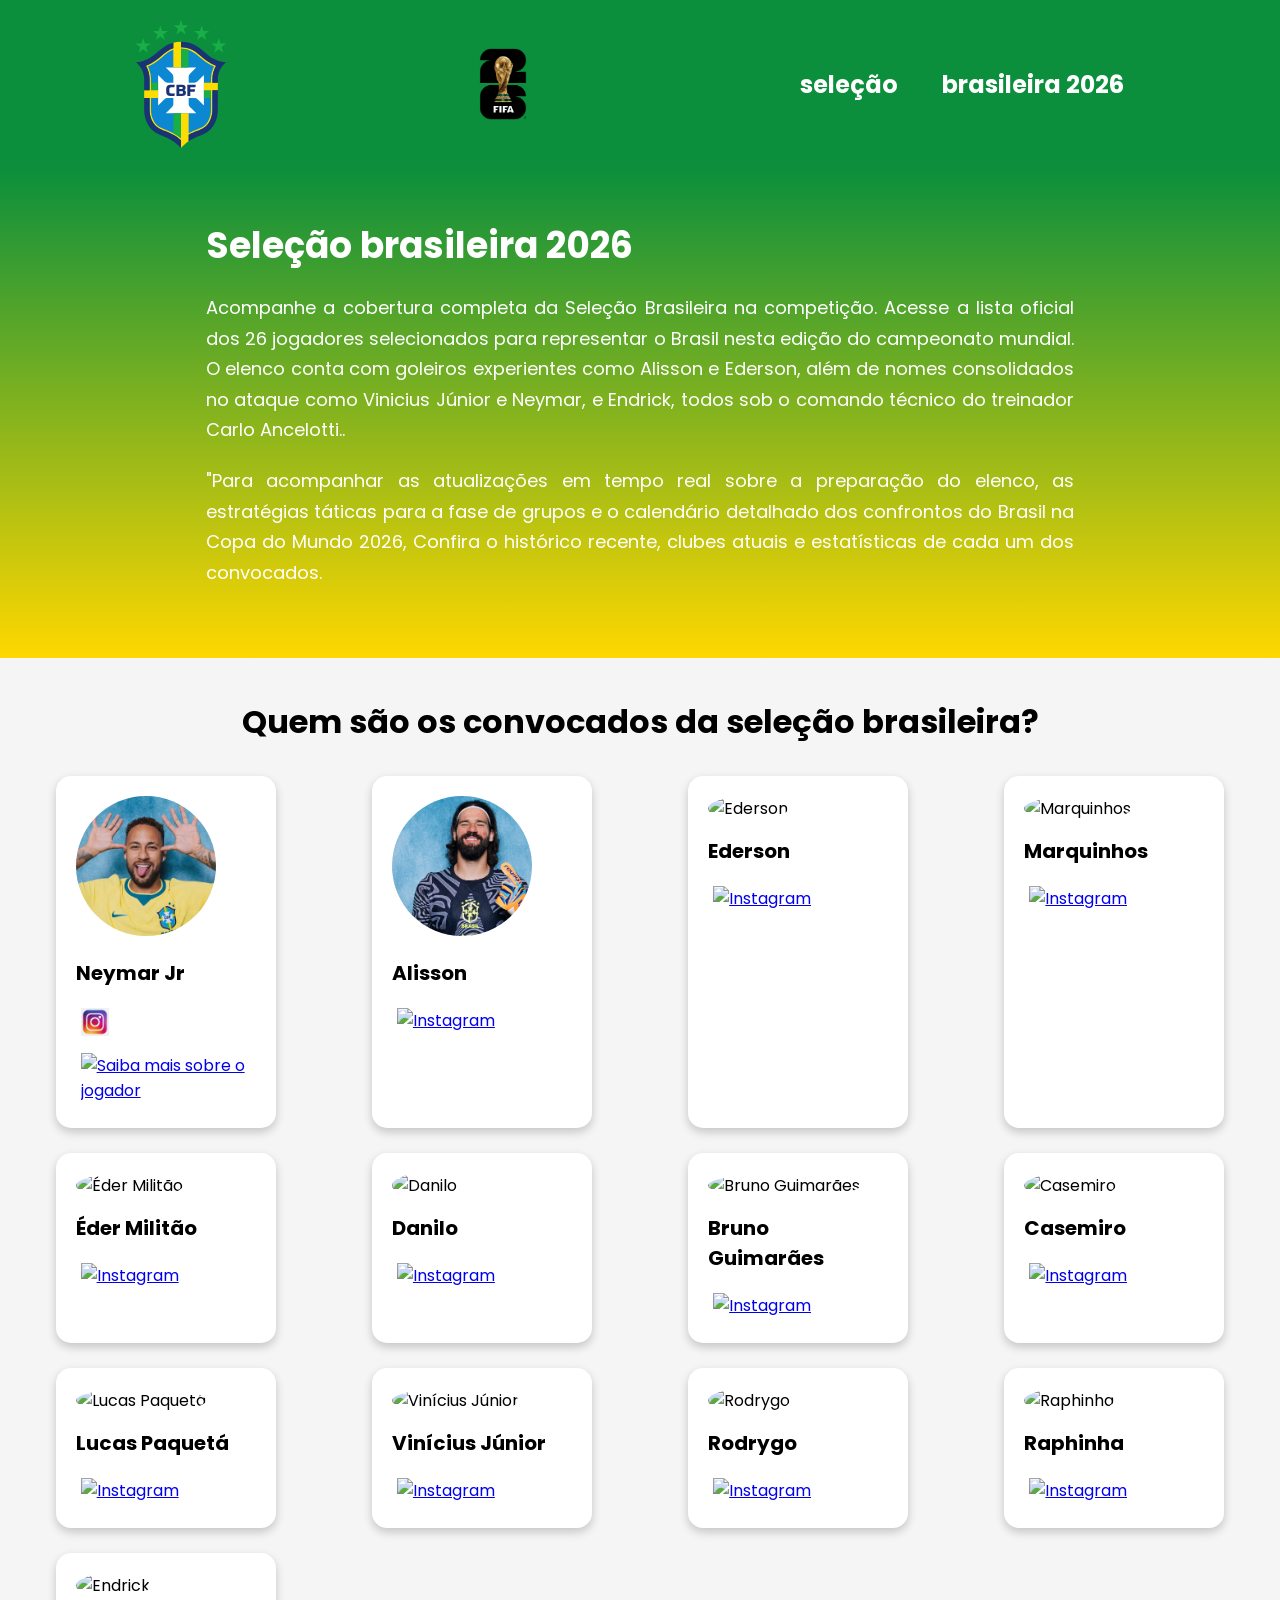
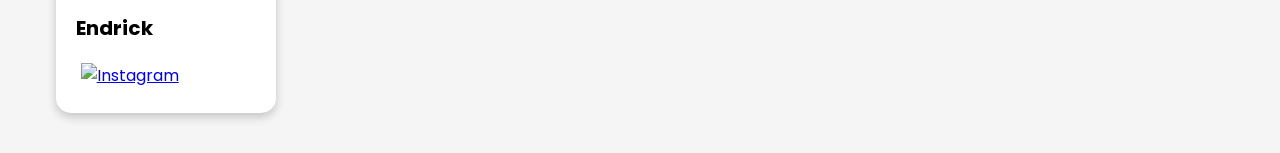
==== index.html @ 5903e3ff "s" ====
<!DOCTYPE html>
<html lang="en">
<head>
    <meta charset="UTF-8">
    <meta http-equiv="X-UA-Compatible" content="IE=edge">
    <meta name="viewport" content="width=device-width, initial-scale=1.0">
    <title>Seleção brasileira 2026 - Colégio Helena Viana Sundin</title>
    <link rel="stylesheet" href="style.css">
    <link rel="preconnect" href="https://fonts.googleapis.com">
    <link rel="preconnect" href="https://fonts.gstatic.com" crossorigin>
    <link href="https://fonts.googleapis.com/css2?family=Poppins&display=swap" rel="stylesheet">
</head>
<body>
    <header class="cabecalho">
        <img class="cabecalho-alura" src="logo selecao.svg" alt="logo da alura start">
        <img class="cabecalho-imagem" src="LOGOFIFA.png" alt="logo da alura start">
        <ul class="cabecalho-lista">
            <li class="cabecalho-lista-item">seleção</li>
            <li class="cabecalho-lista-item">brasileira 2026</li>
        </ul>
    </header>
    <section class="escola">
        <div class="escola-div-conteudo">
            <h2 class="escola-titulo">Seleção brasileira 2026</h2>
            <p class="escola-texto-um">Acompanhe a cobertura completa da Seleção Brasileira na competição. Acesse a lista oficial dos 26 jogadores selecionados para representar o Brasil nesta edição do campeonato mundial. O elenco conta com goleiros experientes como Alisson e Ederson, além de nomes consolidados no ataque como Vinicius Júnior e Neymar, e Endrick, todos sob o comando técnico do treinador Carlo Ancelotti..</p>
            <p class="escola-texto-dois">"Para acompanhar as atualizações em tempo real sobre a preparação do elenco, as estratégias táticas para a fase de grupos e o calendário detalhado dos confrontos do Brasil na Copa do Mundo 2026, Confira o histórico recente, clubes atuais e estatísticas de cada um dos convocados.</p>
            
        
    </section>
    <section class="estudante">
        <h2 class="estudante-titulo">Quem são os convocados da seleção brasileira?</h2>
        <div class="estudante-todos">
            <div class="estudante-div">
                <img class="estudante-imagem" src="neymar.avif" alt="Neymar">
                <h3 class="estudante-nome">Neymar Jr</h3>
                <a href="https://www.instagram.com/neymarjr/"><img class="estudante-icone" src="insta.jpeg" alt="icone github"></a>
                <a href="https://pt.wikipedia.org/wiki/Neymar"><img class="estudante-icone" src="https://pt.wikipedia.org/wiki/Ficheiro:X_icon.svg" alt="Saiba mais sobre o jogador"></a>
            </div>
       
        <div class="estudante-div">
    <img class="estudante-imagem" src="alisson.avif" alt="Alisson">
    <h3 class="estudante-nome">Alisson</h3>
    <a href="https://www.instagram.com/alissonbecker">
        <img class="estudante-icone" src="instagram.png" alt="Instagram">
    </a>
</div>

<div class="estudante-div">
    <img class="estudante-imagem" src="ederson.jpg" alt="Ederson">
    <h3 class="estudante-nome">Ederson</h3>
    <a href="https://www.instagram.com/ederson93">
        <img class="estudante-icone" src="instagram.png" alt="Instagram">
    </a>
</div>

<div class="estudante-div">
    <img class="estudante-imagem" src="marquinhos.jpg" alt="Marquinhos">
    <h3 class="estudante-nome">Marquinhos</h3>
    <a href="https://www.instagram.com/marquinhosm5">
        <img class="estudante-icone" src="instagram.png" alt="Instagram">
    </a>
</div>

<div class="estudante-div">
    <img class="estudante-imagem" src="militao.jpg" alt="Éder Militão">
    <h3 class="estudante-nome">Éder Militão</h3>
    <a href="https://www.instagram.com/militao">
        <img class="estudante-icone" src="instagram.png" alt="Instagram">
    </a>
</div>

<div class="estudante-div">
    <img class="estudante-imagem" src="danilo.jpg" alt="Danilo">
    <h3 class="estudante-nome">Danilo</h3>
    <a href="https://www.instagram.com/daniluiz2">
        <img class="estudante-icone" src="instagram.png" alt="Instagram">
    </a>
</div>

<div class="estudante-div">
    <img class="estudante-imagem" src="bruno.jpg" alt="Bruno Guimarães">
    <h3 class="estudante-nome">Bruno Guimarães</h3>
    <a href="https://www.instagram.com/brunoguimaraes">
        <img class="estudante-icone" src="instagram.png" alt="Instagram">
    </a>
</div>

<div class="estudante-div">
    <img class="estudante-imagem" src="casemiro.jpg" alt="Casemiro">
    <h3 class="estudante-nome">Casemiro</h3>
    <a href="https://www.instagram.com/casemiro">
        <img class="estudante-icone" src="instagram.png" alt="Instagram">
    </a>
</div>

<div class="estudante-div">
    <img class="estudante-imagem" src="paqueta.jpg" alt="Lucas Paquetá">
    <h3 class="estudante-nome">Lucas Paquetá</h3>
    <a href="https://www.instagram.com/lucaspaqueta">
        <img class="estudante-icone" src="instagram.png" alt="Instagram">
    </a>
</div>

<div class="estudante-div">
    <img class="estudante-imagem" src="vinicius.jpg" alt="Vinícius Júnior">
    <h3 class="estudante-nome">Vinícius Júnior</h3>
    <a href="https://www.instagram.com/vinijr">
        <img class="estudante-icone" src="instagram.png" alt="Instagram">
    </a>
</div>

<div class="estudante-div">
    <img class="estudante-imagem" src="rodrygo.jpg" alt="Rodrygo">
    <h3 class="estudante-nome">Rodrygo</h3>
    <a href="https://www.instagram.com/rodrygogoes">
        <img class="estudante-icone" src="instagram.png" alt="Instagram">
    </a>
</div>

<div class="estudante-div">
    <img class="estudante-imagem" src="raphinha.jpg" alt="Raphinha">
    <h3 class="estudante-nome">Raphinha</h3>
    <a href="https://www.instagram.com/raphinha">
        <img class="estudante-icone" src="instagram.png" alt="Instagram">
    </a>
</div>

<div class="estudante-div">
    <img class="estudante-imagem" src="endrick.jpg" alt="Endrick">
    <h3 class="estudante-nome">Endrick</h3>
    <a href="https://www.instagram.com/endrick">
        <img class="estudante-icone" src="instagram.png" alt="Instagram">
    </a>
</div>
---- style.css ----
*{
    margin: 0;
    padding: 0;
    box-sizing: border-box;
}

body{
    font-family: 'Poppins', sans-serif;
    background-color: #f5f5f5;
}

/* CABEÇALHO */

.cabecalho{
    background-color: #0B8F3C;
    color: white;
    display: flex;
    justify-content: space-around;
    align-items: center;
    padding: 20px;
}

.cabecalho-alura,
.cabecalho-imagem{
    width: 90px;
}

.cabecalho-lista{
    list-style: none;
}

.cabecalho-lista-item{
    display: inline-block;
    margin: 0 20px;
    font-size: 24px;
    font-weight: bold;
}

/* SEÇÃO PRINCIPAL */

.escola{
    background: linear-gradient(#0B8F3C, #FFD700);
    color: white;
    display: flex;
    justify-content: center;
    align-items: center;
    padding: 50px 20px;
}

.escola-div-conteudo{
    width: 70%;
}

.escola-titulo{
    font-size: 36px;
    margin-bottom: 20px;
}

.escola-texto-um,
.escola-texto-dois{
    font-size: 18px;
    line-height: 1.7;
    margin-bottom: 20px;
    text-align: justify;
}

/* JOGADORES */

.estudante{
    padding: 40px 20px;
}

.estudante-titulo{
    text-align: center;
    font-size: 32px;
    margin-bottom: 30px;
}

.estudante-todos{
    display: grid;
    grid-template-columns: repeat(4, 1fr);
    gap: 25px;
    justify-items: center;
}

.estudante-div{
    background: white;
    width: 220px;
    border-radius: 15px;
    box-shadow: 0 4px 10px rgba(0,0,0,.2);
    padding: 20px;
    transition: .3s;
}

.estudante-div:hover{
    transform: scale(1.05);
}

.estudante-imagem{
    width: 140px;
    height: 140px;
    border-radius: 50%;
    object-fit: cover;
}

.estudante-nome{
    margin: 15px 0;
    font-size: 20px;
}

.estudante-icone{
    width: 28px;
    margin: 5px;
}

/* RODAPÉ */

.rodape{
    background-color: #0B8F3C;
    text-align: center;
    padding: 20px;
}

.rodape-imagem{
    height: 60px;
    margin: 0 15px;
}

/* RESPONSIVO */

@media (max-width: 1000px){
    .estudante-todos{
        grid-template-columns: repeat(2, 1fr);
    }
}

@media (max-width: 600px){

    .cabecalho{
        flex-direction: column;
    }

    .cabecalho-lista-item{
        display: block;
        margin: 10px 0;
    }

    .escola-div-conteudo{
        width: 95%;
    }

    .estudante-todos{
        grid-template-columns: 1fr;
    }
}
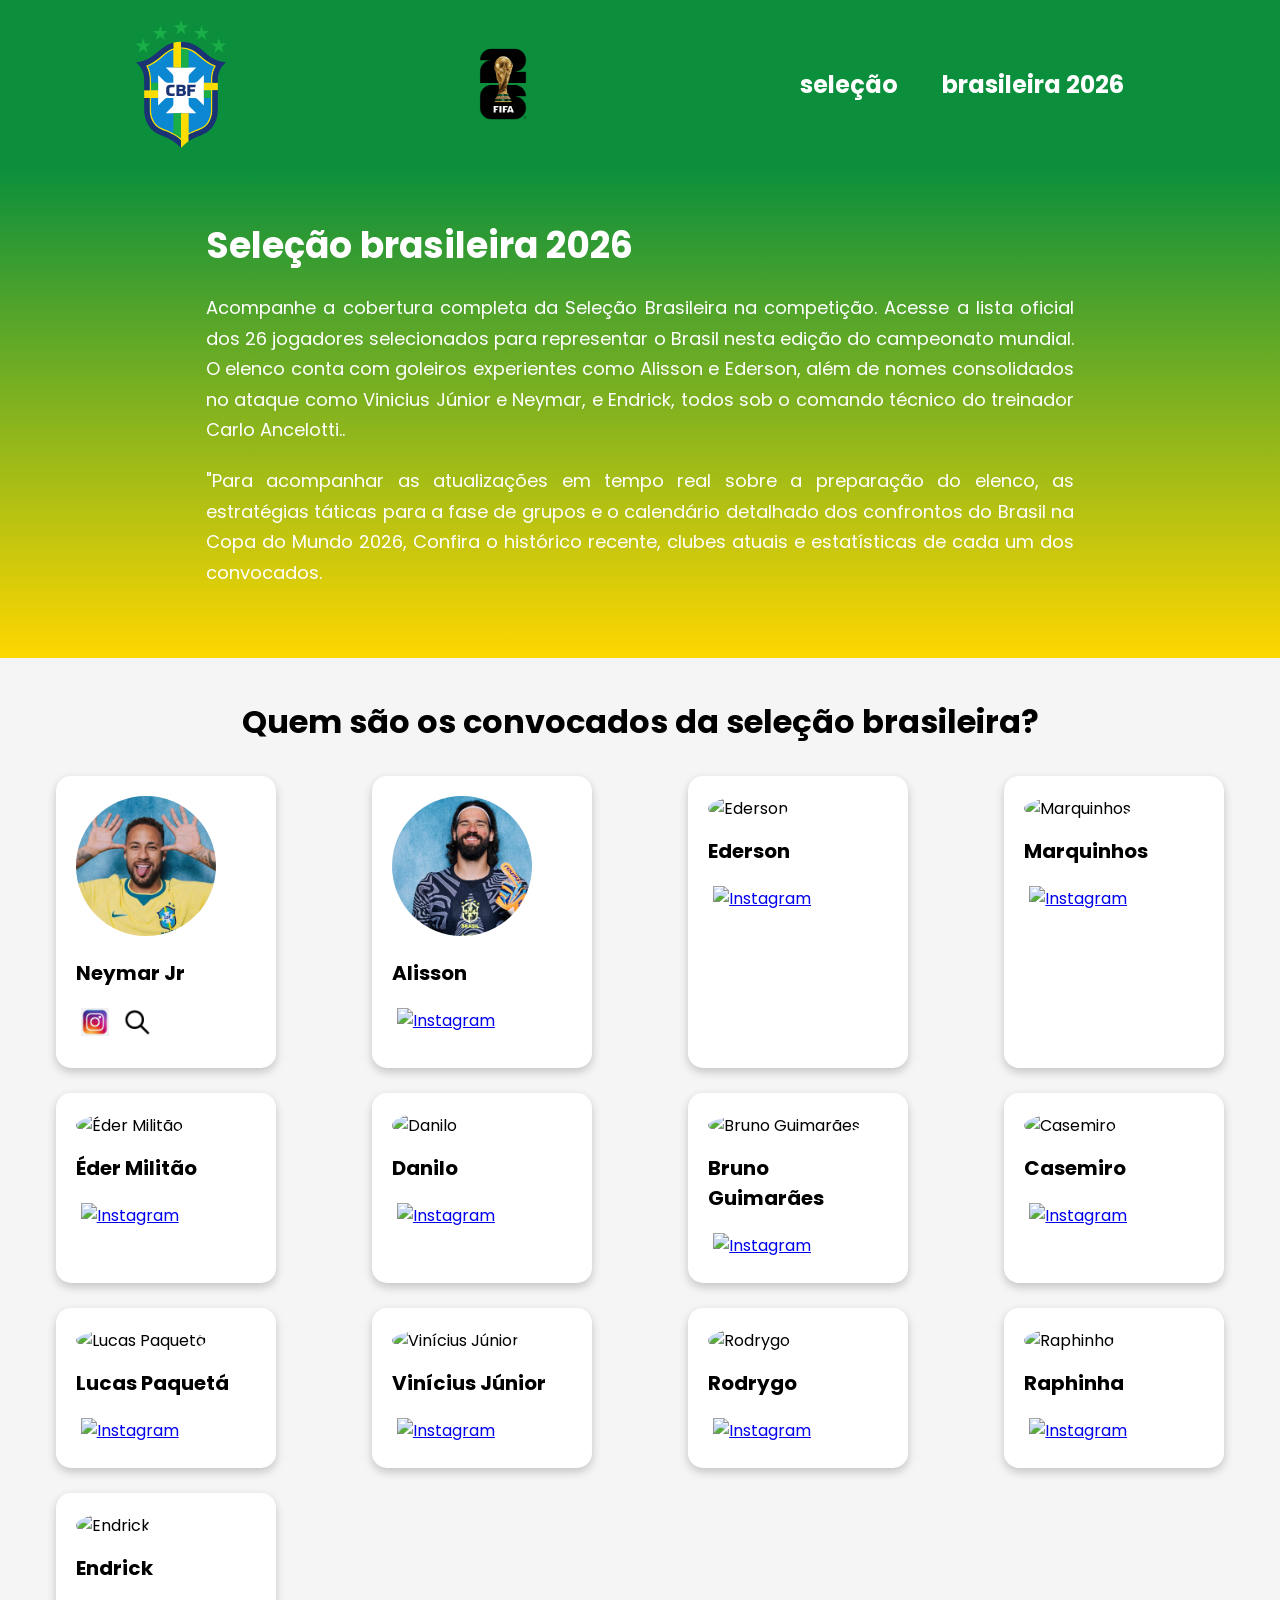
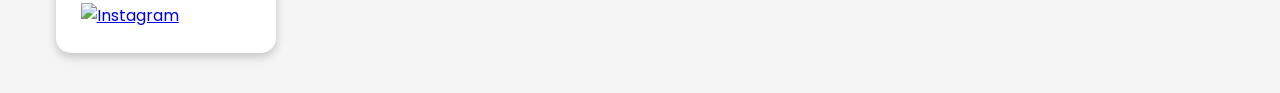
==== commit b9dd0f21: "s" ====
--- a/index.html
+++ b/index.html
@@ -34,7 +34,7 @@
                 <img class="estudante-imagem" src="neymar.avif" alt="Neymar">
                 <h3 class="estudante-nome">Neymar Jr</h3>
                 <a href="https://www.instagram.com/neymarjr/"><img class="estudante-icone" src="insta.jpeg" alt="icone github"></a>
-                <a href="https://pt.wikipedia.org/wiki/Neymar"><img class="estudante-icone" src="https://pt.wikipedia.org/wiki/Ficheiro:X_icon.svg" alt="Saiba mais sobre o jogador"></a>
+                <a href="https://pt.wikipedia.org/wiki/Neymar"><img class="estudante-icone" src="lupA.png" alt="Saiba mais sobre o jogador"></a>
             </div>
        
         <div class="estudante-div">
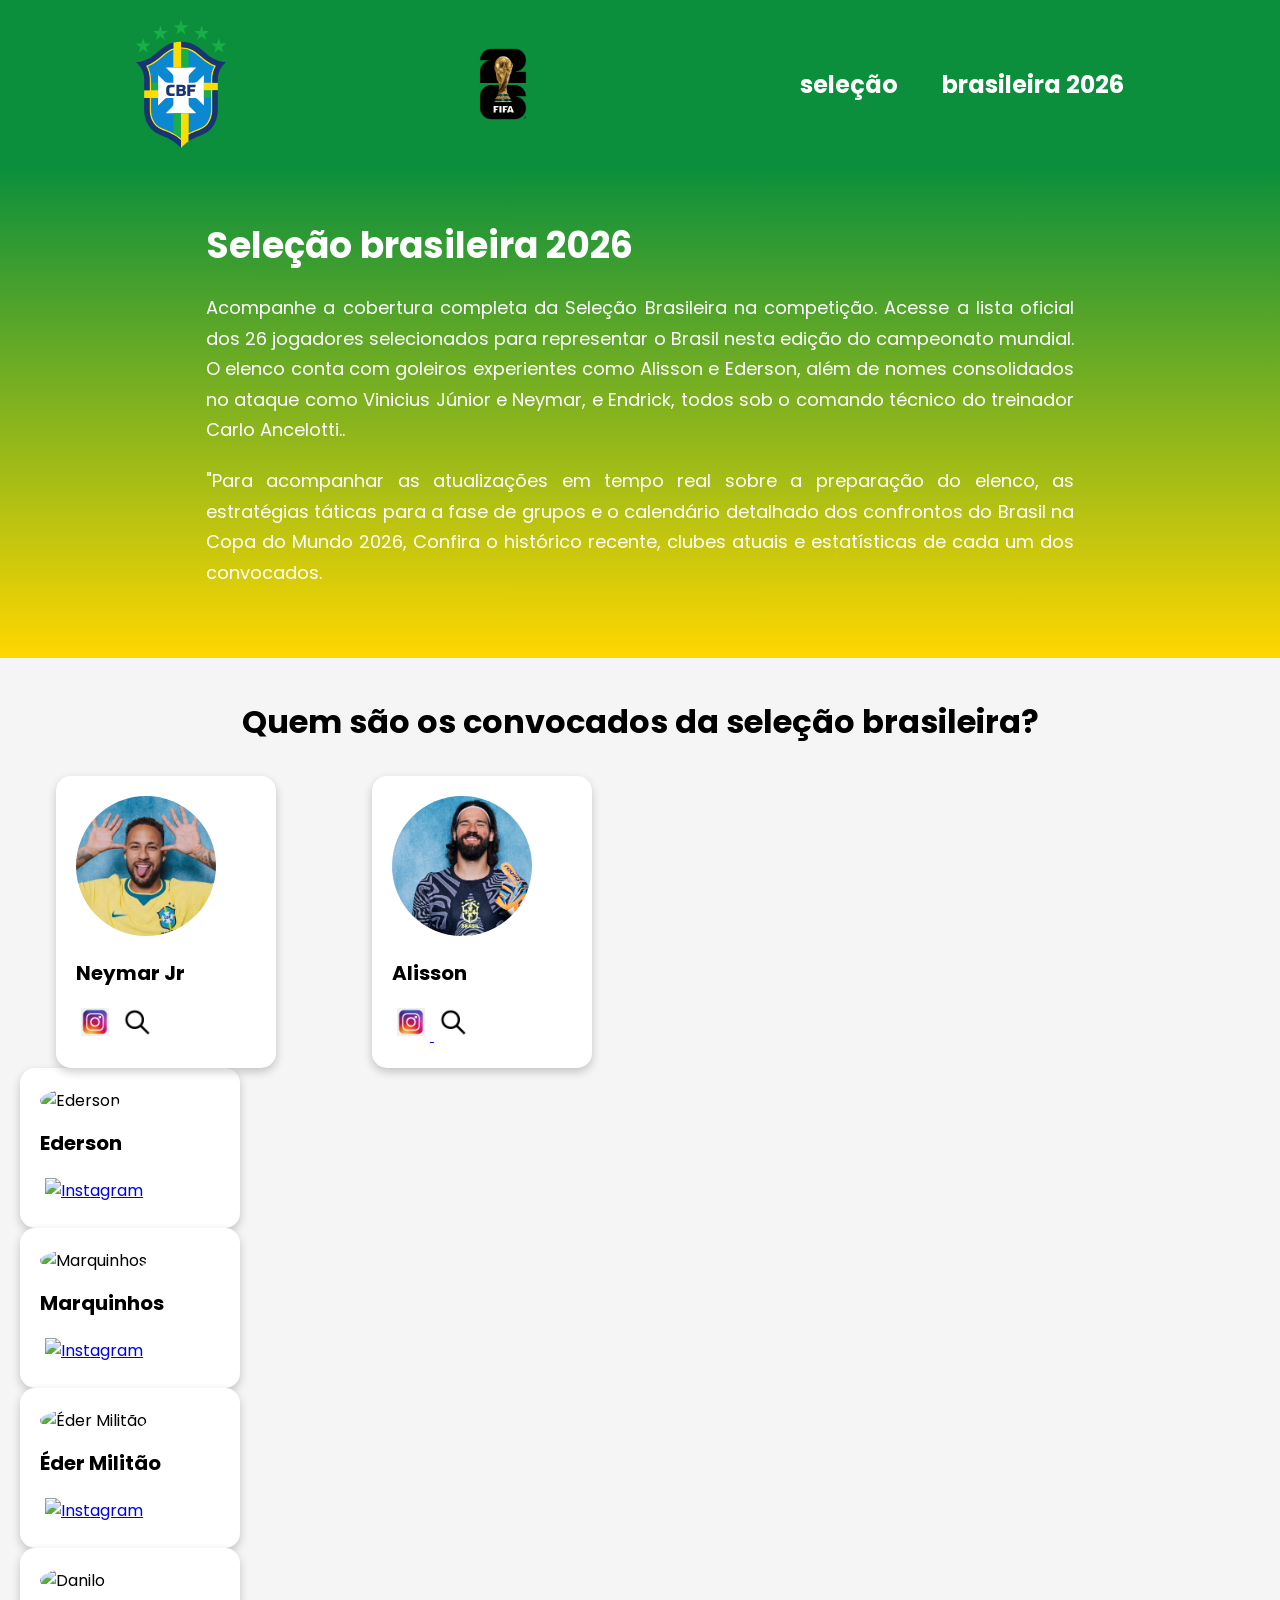
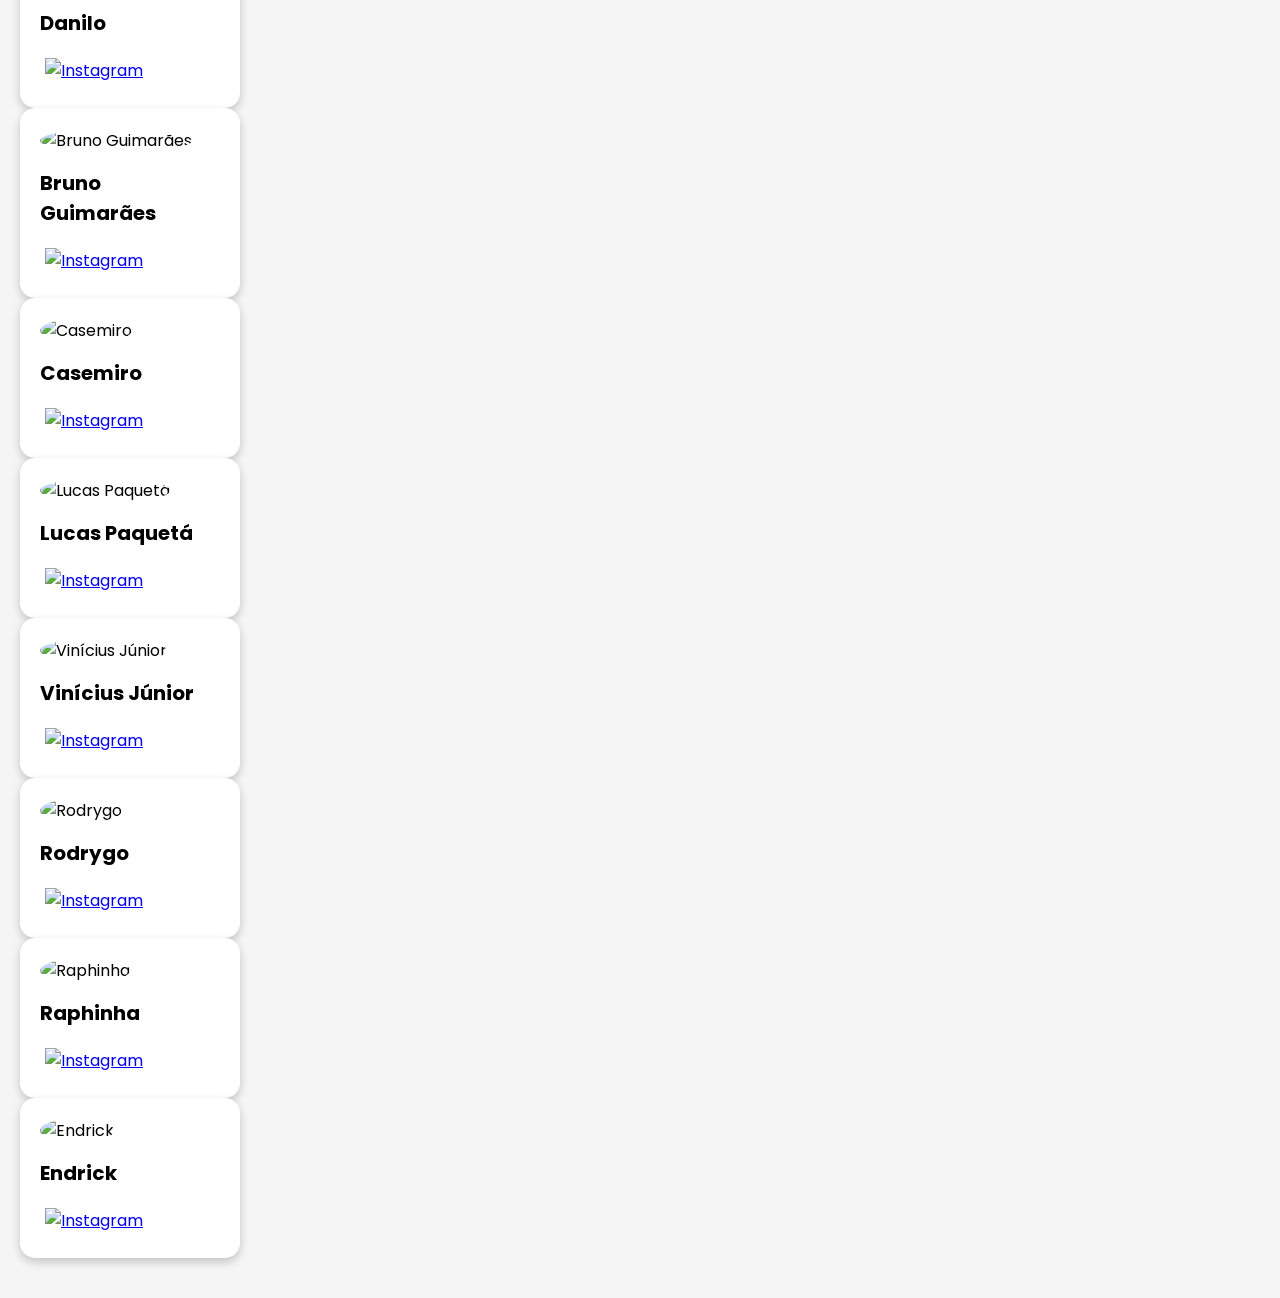
==== commit 24f9caf8: "s" ====
--- a/index.html
+++ b/index.html
@@ -41,7 +41,10 @@
     <img class="estudante-imagem" src="alisson.avif" alt="Alisson">
     <h3 class="estudante-nome">Alisson</h3>
     <a href="https://www.instagram.com/alissonbecker">
-        <img class="estudante-icone" src="instagram.png" alt="Instagram">
+        <img class="estudante-icone" src="insta.jpeg" alt="Instagram">
+         <a href="https://pt.wikipedia.org/wiki/Alisson_Becker"><img class="estudante-icone" src="lupA.png" alt="Saiba mais sobre o jogador"></a>
+            </div>
+       
     </a>
 </div>
 
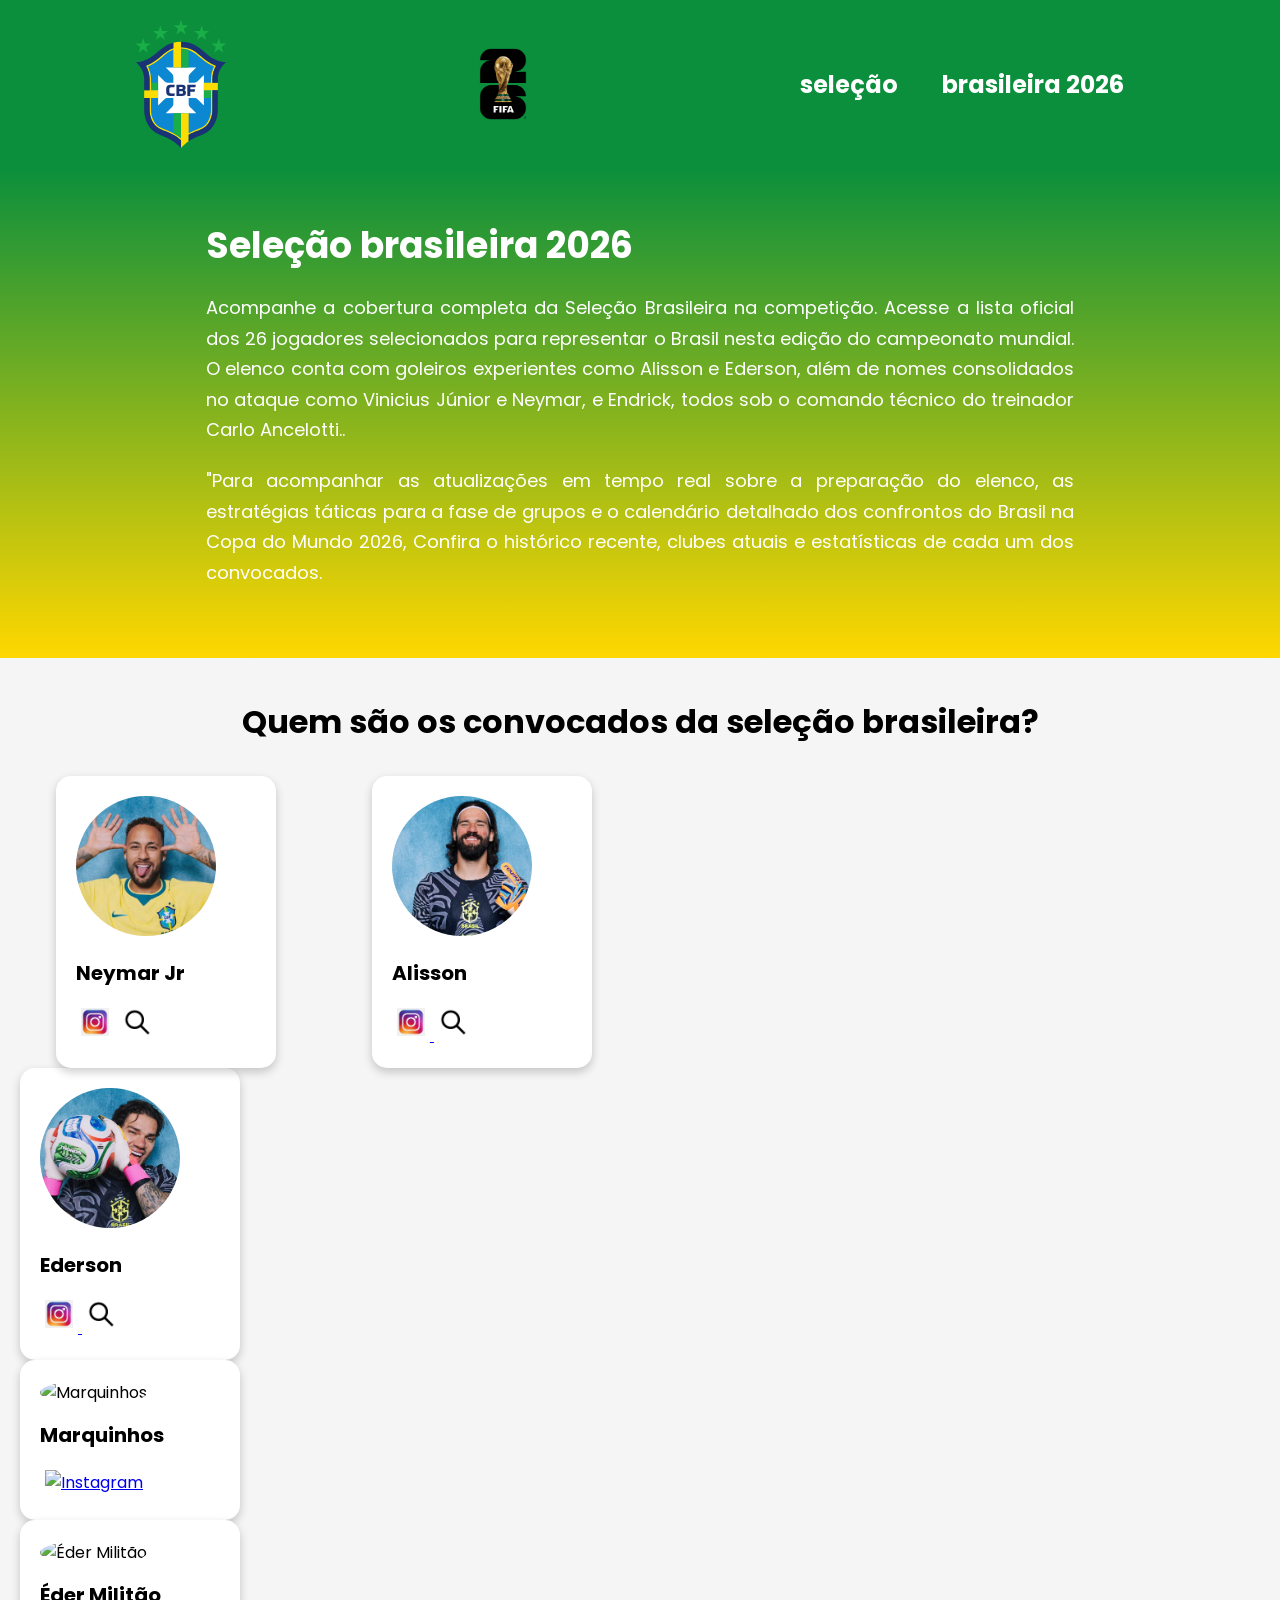
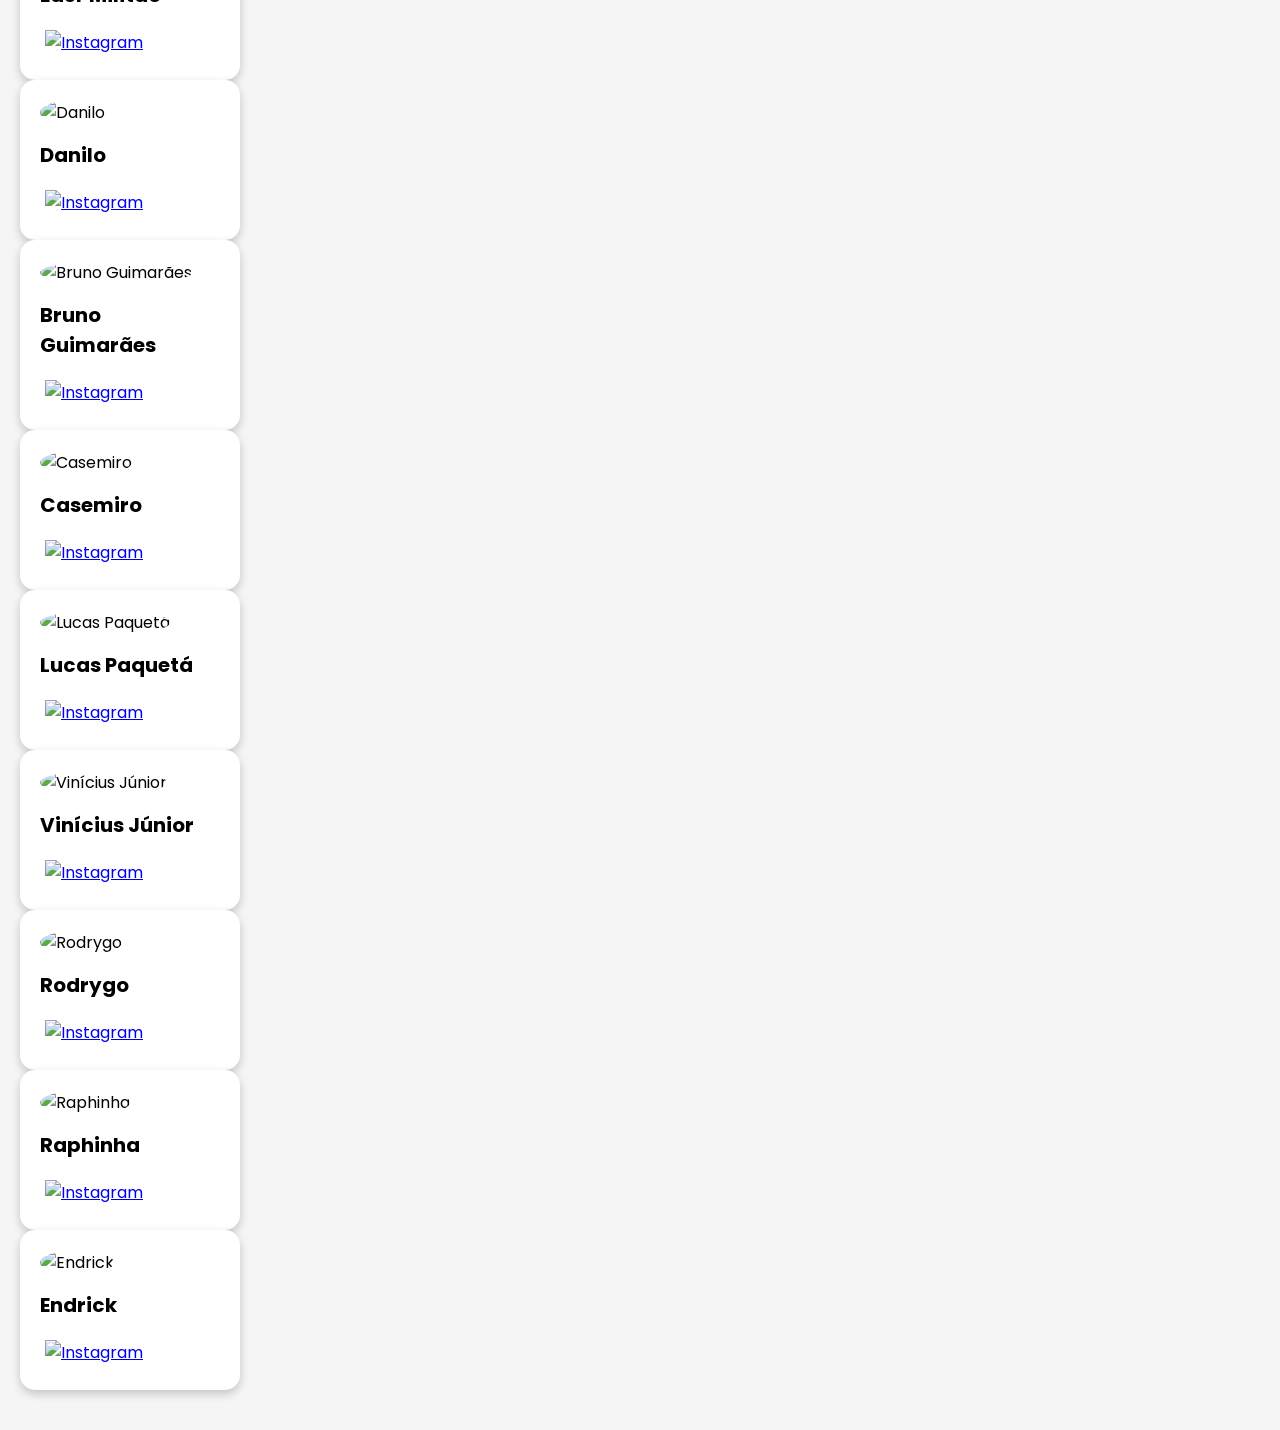
==== commit 68cfbfdb: "s" ====
--- a/index.html
+++ b/index.html
@@ -49,10 +49,12 @@
 </div>
 
 <div class="estudante-div">
-    <img class="estudante-imagem" src="ederson.jpg" alt="Ederson">
+    <img class="estudante-imagem" src="EDErson.avif" alt="Ederson">
     <h3 class="estudante-nome">Ederson</h3>
-    <a href="https://www.instagram.com/ederson93">
-        <img class="estudante-icone" src="instagram.png" alt="Instagram">
+    <a href="https://www.instagram.com/ederson93/?hl=pt">
+        <img class="estudante-icone" src="insta.jpeg" alt="Instagram">
+        <a href="https://pt.wikipedia.org/wiki/Ederson_Moraes"><img class="estudante-icone" src="lupA.png" alt="Saiba mais sobre o jogador"></a>
+            </div>
     </a>
 </div>
 
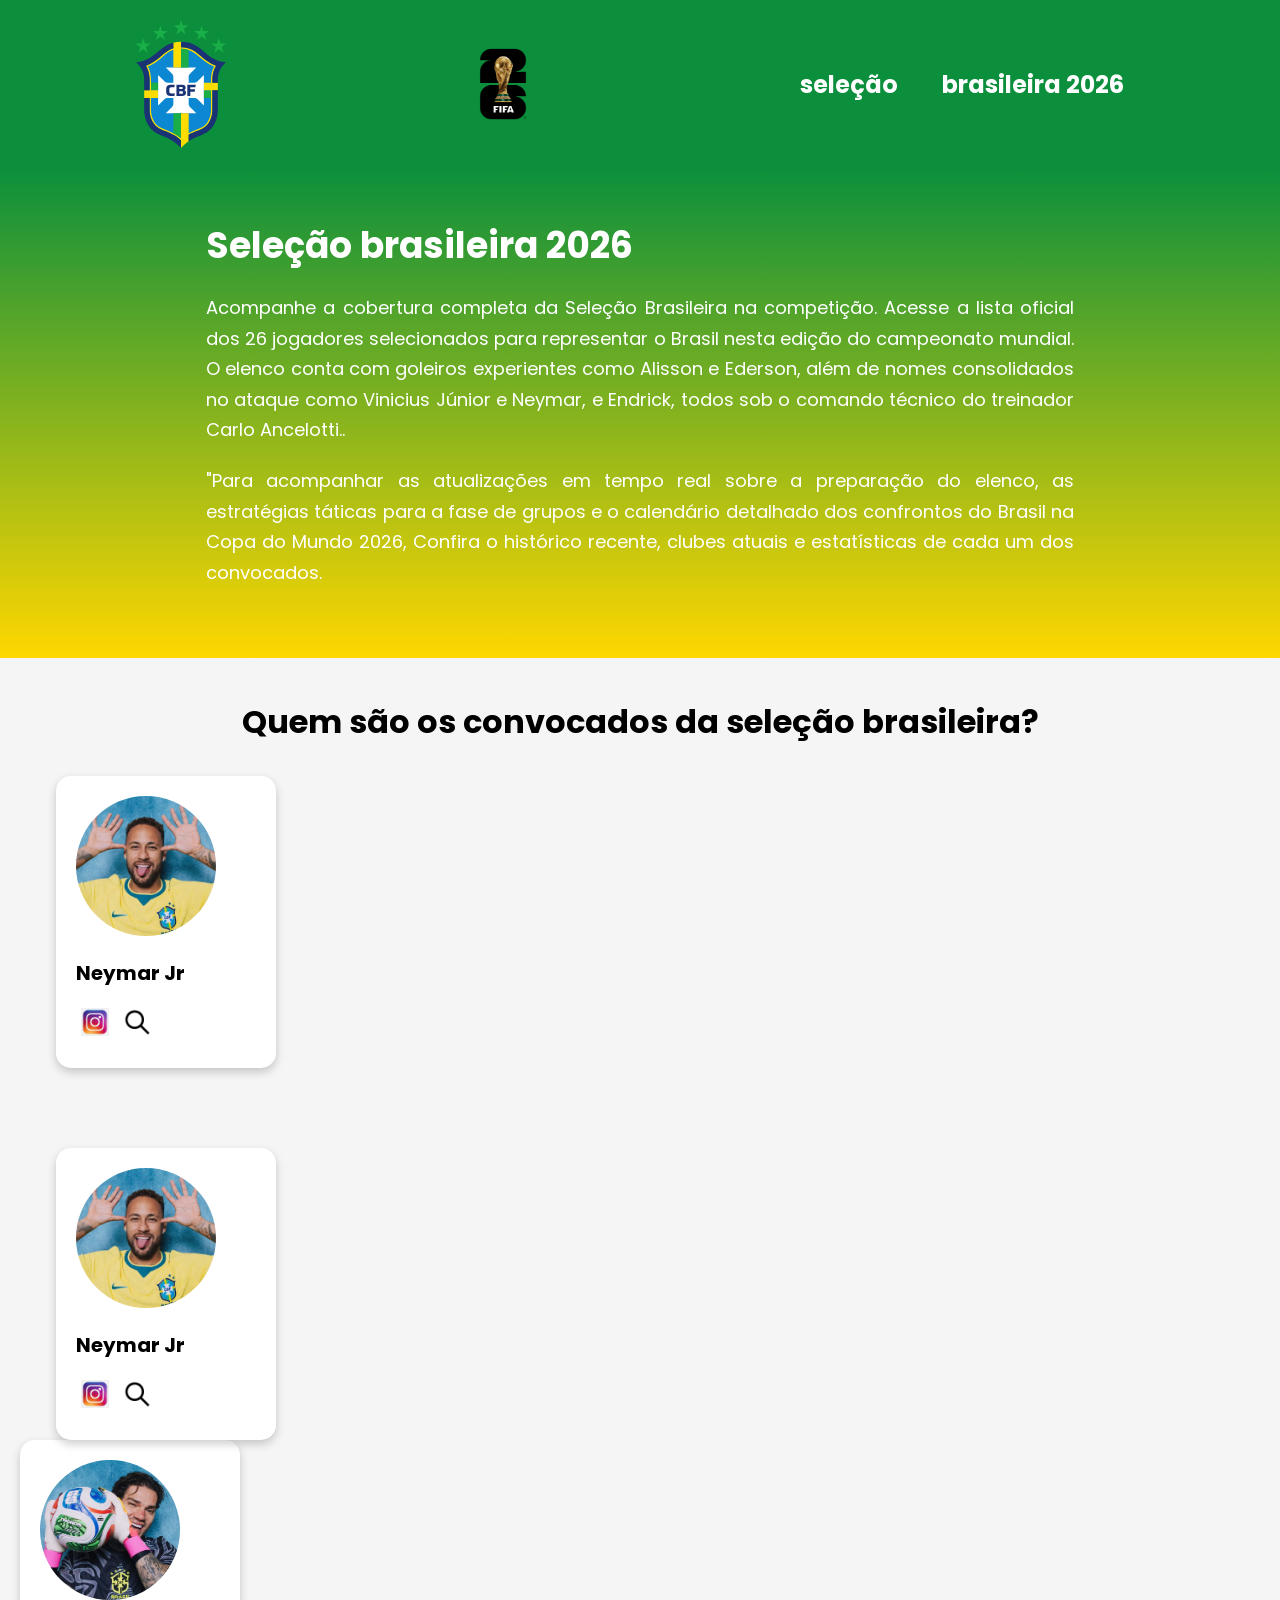
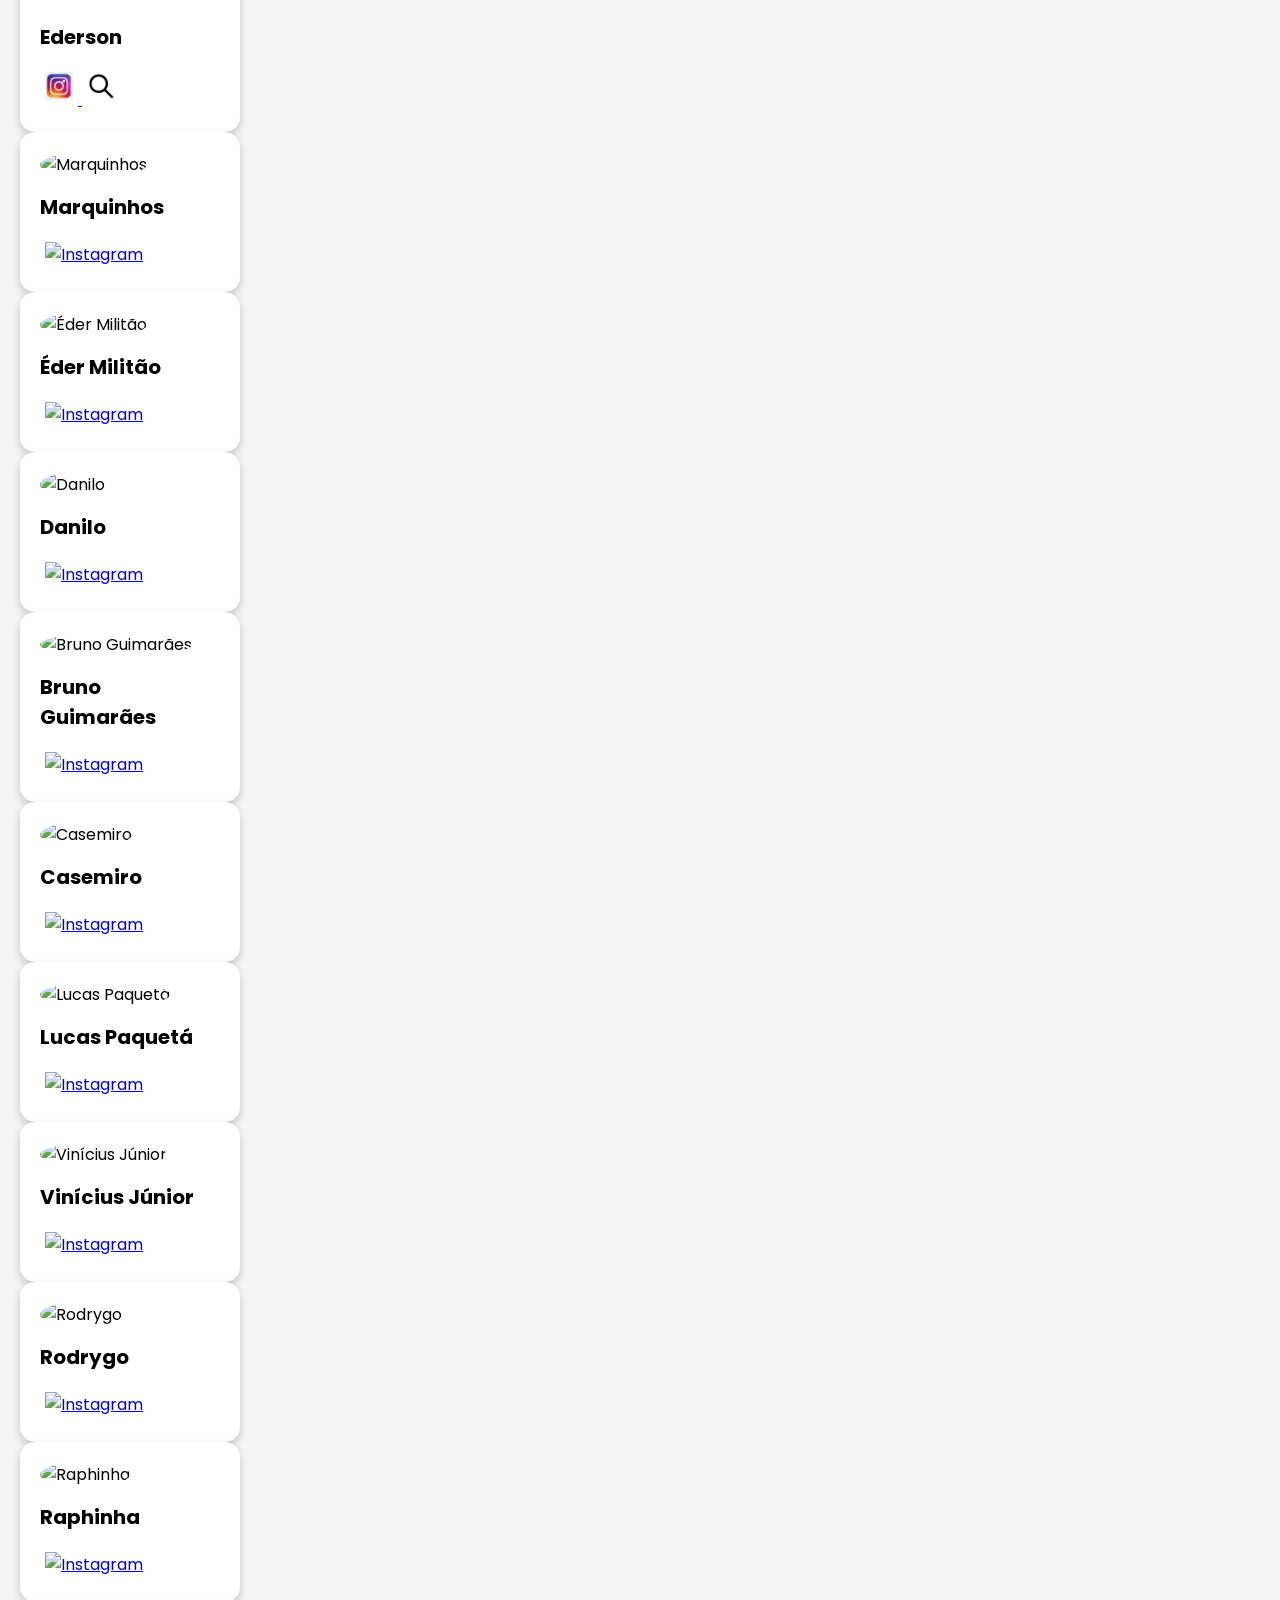
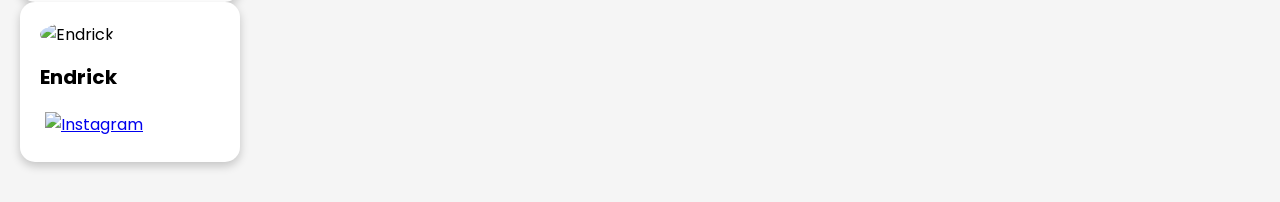
==== commit 887332e6: "s" ====
--- a/index.html
+++ b/index.html
@@ -37,15 +37,17 @@
                 <a href="https://pt.wikipedia.org/wiki/Neymar"><img class="estudante-icone" src="lupA.png" alt="Saiba mais sobre o jogador"></a>
             </div>
        
-        <div class="estudante-div">
-    <img class="estudante-imagem" src="alisson.avif" alt="Alisson">
-    <h3 class="estudante-nome">Alisson</h3>
-    <a href="https://www.instagram.com/alissonbecker">
-        <img class="estudante-icone" src="insta.jpeg" alt="Instagram">
-         <a href="https://pt.wikipedia.org/wiki/Alisson_Becker"><img class="estudante-icone" src="lupA.png" alt="Saiba mais sobre o jogador"></a>
+         </section>
+    <section class="estudante">
+        <div class="estudante-todos">
+            <div class="estudante-div">
+                <img class="estudante-imagem" src="neymar.avif" alt="Neymar">
+                <h3 class="estudante-nome">Neymar Jr</h3>
+                <a href="https://www.instagram.com/neymarjr/"><img class="estudante-icone" src="insta.jpeg" alt="icone github"></a>
+                <a href="https://pt.wikipedia.org/wiki/Neymar"><img class="estudante-icone" src="lupA.png" alt="Saiba mais sobre o jogador"></a>
             </div>
        
-    </a>
+    
 </div>
 
 <div class="estudante-div">
@@ -55,8 +57,8 @@
         <img class="estudante-icone" src="insta.jpeg" alt="Instagram">
         <a href="https://pt.wikipedia.org/wiki/Ederson_Moraes"><img class="estudante-icone" src="lupA.png" alt="Saiba mais sobre o jogador"></a>
             </div>
-    </a>
-</div>
+    
+
 
 <div class="estudante-div">
     <img class="estudante-imagem" src="marquinhos.jpg" alt="Marquinhos">
--- a/style.css
+++ b/style.css
@@ -121,6 +121,129 @@
     padding: 20px;
 }
 
+.rodape-imagem{*{
+    margin: 0;
+    padding: 0;
+    box-sizing: border-box;
+}
+
+body{
+    font-family: 'Poppins', sans-serif;
+    background-color: #f5f5f5;
+}
+
+/* CABEÇALHO */
+
+.cabecalho{
+    background-color: #0B8F3C;
+    color: white;
+    display: flex;
+    justify-content: space-around;
+    align-items: center;
+    padding: 20px;
+}
+
+.cabecalho-alura,
+.cabecalho-imagem{
+    width: 90px;
+}
+
+.cabecalho-lista{
+    list-style: none;
+}
+
+.cabecalho-lista-item{
+    display: inline-block;
+    margin: 0 20px;
+    font-size: 24px;
+    font-weight: bold;
+}
+
+/* SEÇÃO PRINCIPAL */
+
+.escola{
+    background: linear-gradient(#0B8F3C, #FFD700);
+    color: white;
+    display: flex;
+    justify-content: center;
+    align-items: center;
+    padding: 50px 20px;
+}
+
+.escola-div-conteudo{
+    width: 70%;
+}
+
+.escola-titulo{
+    font-size: 36px;
+    margin-bottom: 20px;
+}
+
+.escola-texto-um,
+.escola-texto-dois{
+    font-size: 18px;
+    line-height: 1.7;
+    margin-bottom: 20px;
+    text-align: justify;
+}
+
+/* JOGADORES */
+
+.estudante{
+    padding: 40px 20px;
+}
+
+.estudante-titulo{
+    text-align: center;
+    font-size: 32px;
+    margin-bottom: 30px;
+}
+
+.estudante-todos{
+    display: grid;
+    grid-template-columns: repeat(4, 1fr);
+    gap: 25px;
+    justify-items: center;
+}
+
+.estudante-div{
+    background: white;
+    width: 220px;
+    border-radius: 15px;
+    box-shadow: 0 4px 10px rgba(0,0,0,.2);
+    padding: 20px;
+    transition: .3s;
+}
+
+.estudante-div:hover{
+    transform: scale(1.05);
+}
+
+.estudante-imagem{
+    width: 140px;
+    height: 140px;
+    border-radius: 50%;
+    object-fit: cover;
+}
+
+.estudante-nome{
+    margin: 15px 0;
+    font-size: 20px;
+}
+
+.estudante-icone{
+    width: 28px;
+    margin: 5px;
+}
+
+/* RODAPÉ */
+
+.rodape{
+    background-color: #0B8F3C;
+    text-align: center;
+    padding: 20px;
+}
+
 .rodape-imagem{
     height: 60px;
     margin: 0 15px;
@@ -137,6 +260,21 @@
 @media (max-width: 600px){
 
     .cabecalho{
+    height: 60px;
+    margin: 0 15px;
+}
+
+/* RESPONSIVO */
+
+@media (max-width: 1000px){
+    .estudante-todos{
+        grid-template-columns: repeat(2, 1fr);
+    }
+}
+
+@media (max-width: 600px){
+
+    .cabecalho{
         flex-direction: column;
     }
 
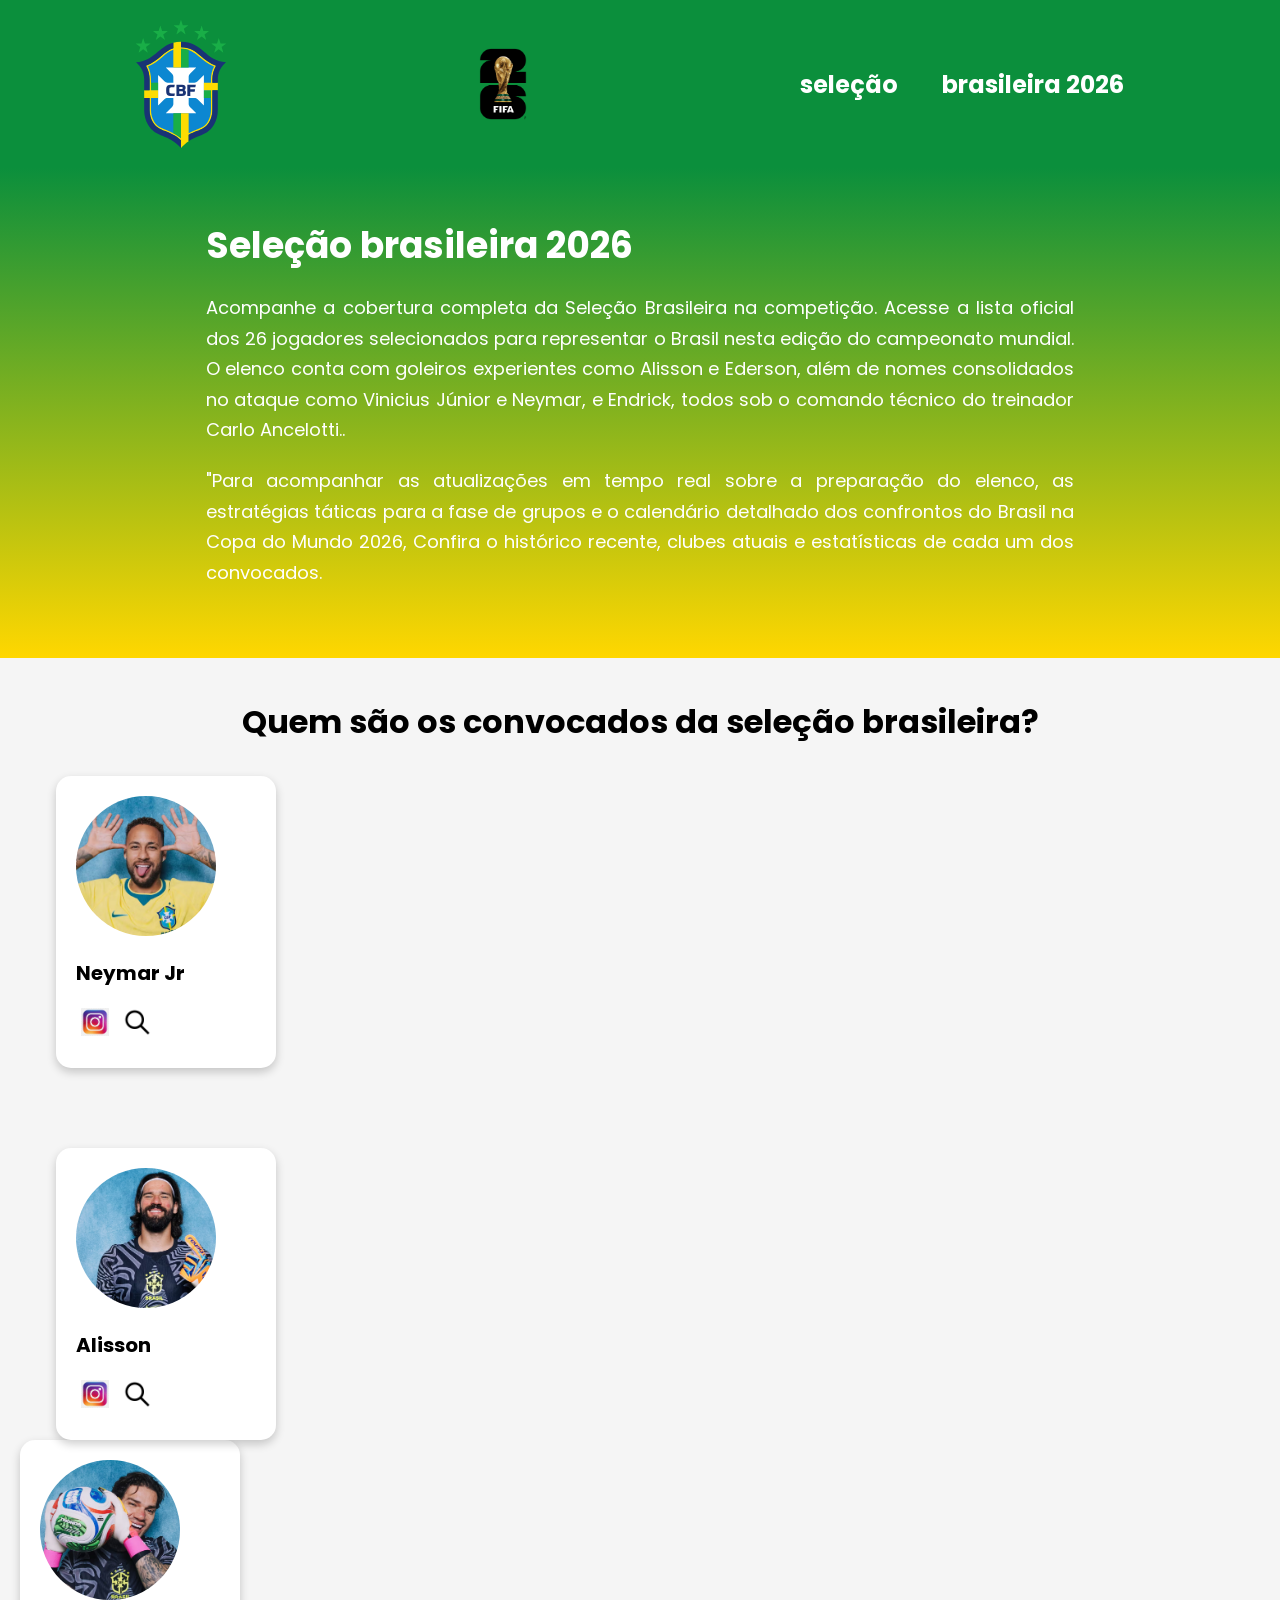
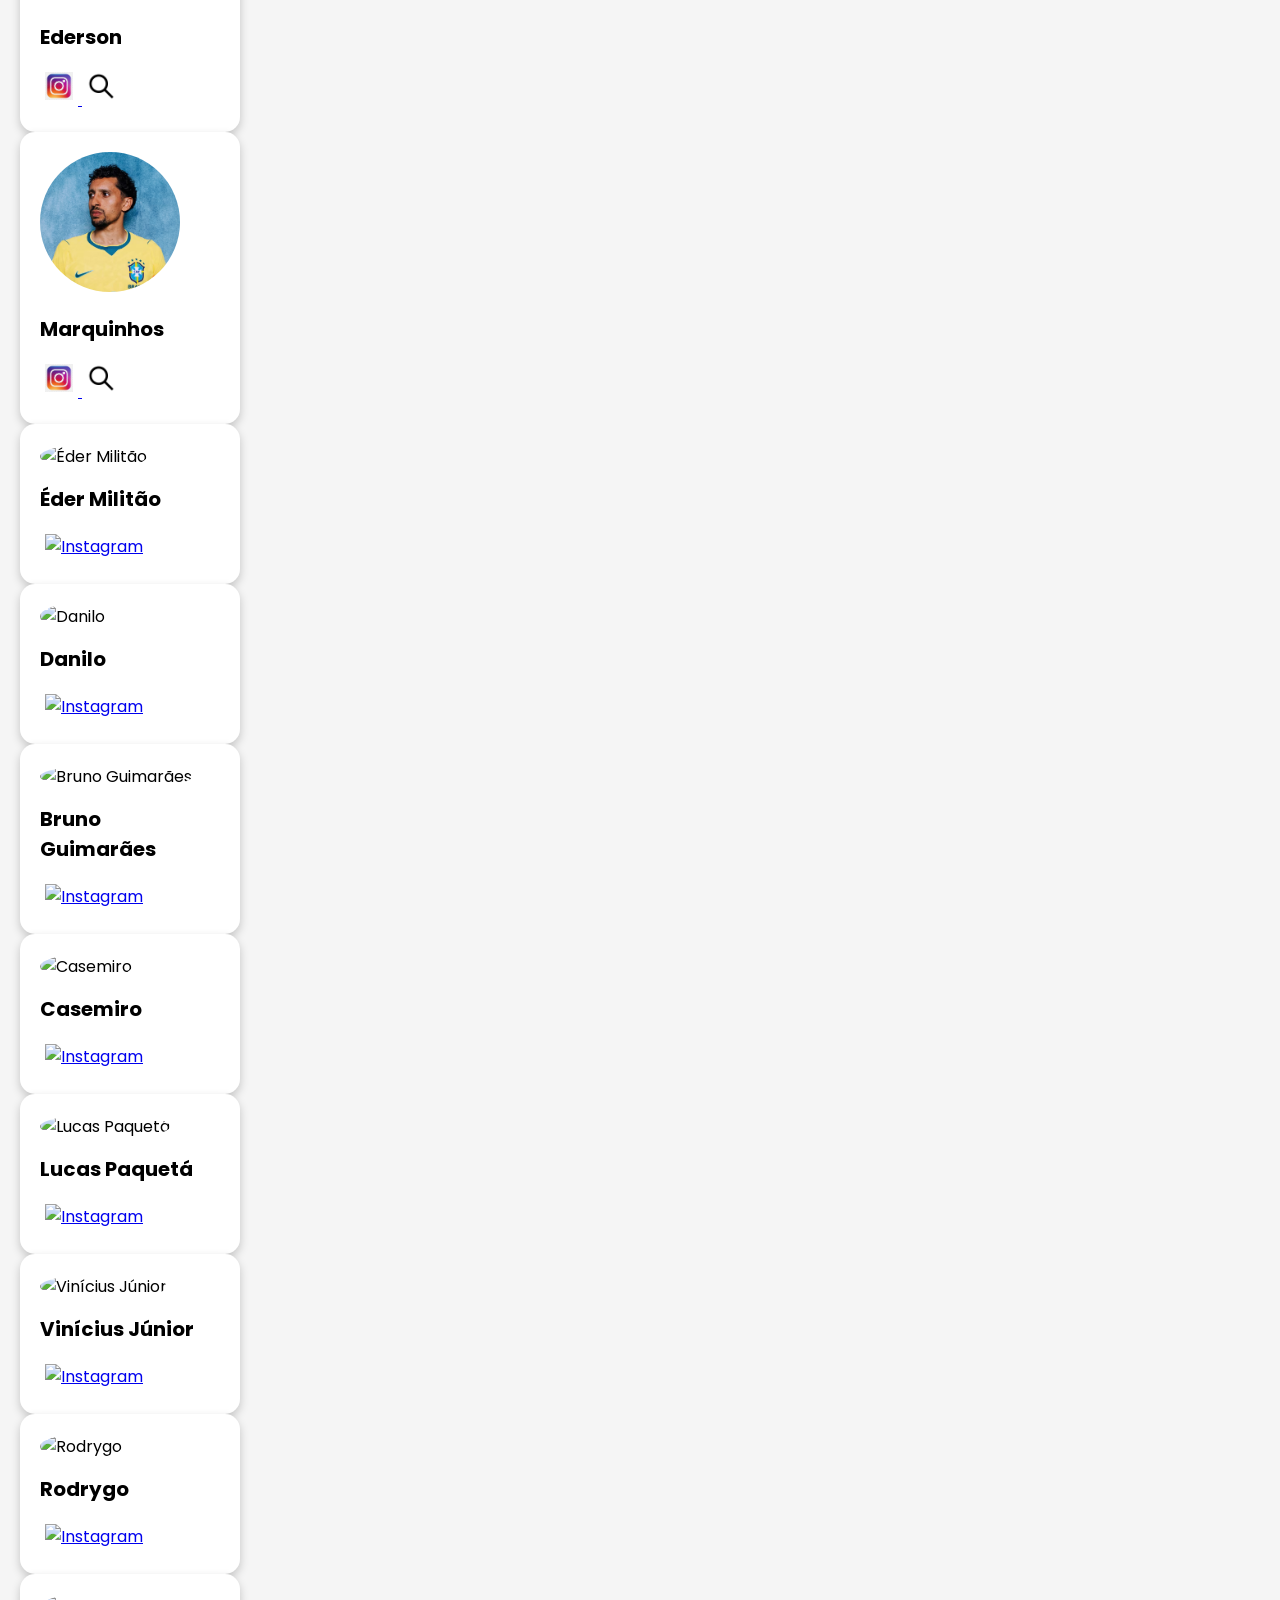
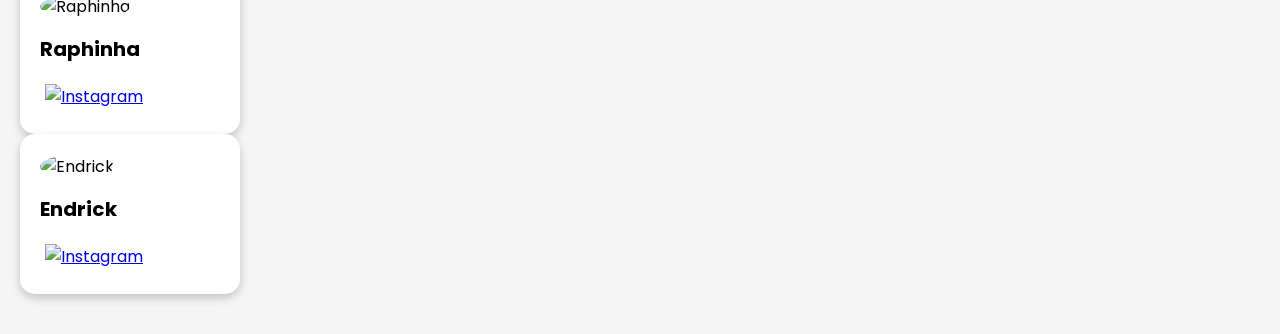
==== commit ce0d2998: "s" ====
--- a/index.html
+++ b/index.html
@@ -36,15 +36,19 @@
                 <a href="https://www.instagram.com/neymarjr/"><img class="estudante-icone" src="insta.jpeg" alt="icone github"></a>
                 <a href="https://pt.wikipedia.org/wiki/Neymar"><img class="estudante-icone" src="lupA.png" alt="Saiba mais sobre o jogador"></a>
             </div>
+
+
+
+
        
          </section>
     <section class="estudante">
         <div class="estudante-todos">
             <div class="estudante-div">
-                <img class="estudante-imagem" src="neymar.avif" alt="Neymar">
-                <h3 class="estudante-nome">Neymar Jr</h3>
-                <a href="https://www.instagram.com/neymarjr/"><img class="estudante-icone" src="insta.jpeg" alt="icone github"></a>
-                <a href="https://pt.wikipedia.org/wiki/Neymar"><img class="estudante-icone" src="lupA.png" alt="Saiba mais sobre o jogador"></a>
+                <img class="estudante-imagem" src="alisson.avif" alt="Neymar">
+                <h3 class="estudante-nome">Alisson</h3>
+                <a href="https://www.instagram.com/alissonbecker/"><img class="estudante-icone" src="insta.jpeg" alt="icone github"></a>
+                <a href="https://pt.wikipedia.org/wiki/Alisson_Becker"><img class="estudante-icone" src="lupA.png" alt="Saiba mais sobre o jogador"></a>
             </div>
        
     
@@ -61,10 +65,12 @@
 
 
 <div class="estudante-div">
-    <img class="estudante-imagem" src="marquinhos.jpg" alt="Marquinhos">
+    <img class="estudante-imagem" src="marqui.avif" alt="Marquinhos">
     <h3 class="estudante-nome">Marquinhos</h3>
-    <a href="https://www.instagram.com/marquinhosm5">
-        <img class="estudante-icone" src="instagram.png" alt="Instagram">
+    <a href="https://www.instagram.com/marquinhosm5/">
+        <img class="estudante-icone" src="insta.jpeg" alt="Instagram">
+        <a href="https://pt.wikipedia.org/wiki/Marcos_Ao%C3%A1s_Corr%C3%AAa"><img class="estudante-icone" src="lupA.png" alt="Saiba mais sobre o jogador"></a>
+            </div>
     </a>
 </div>
 
